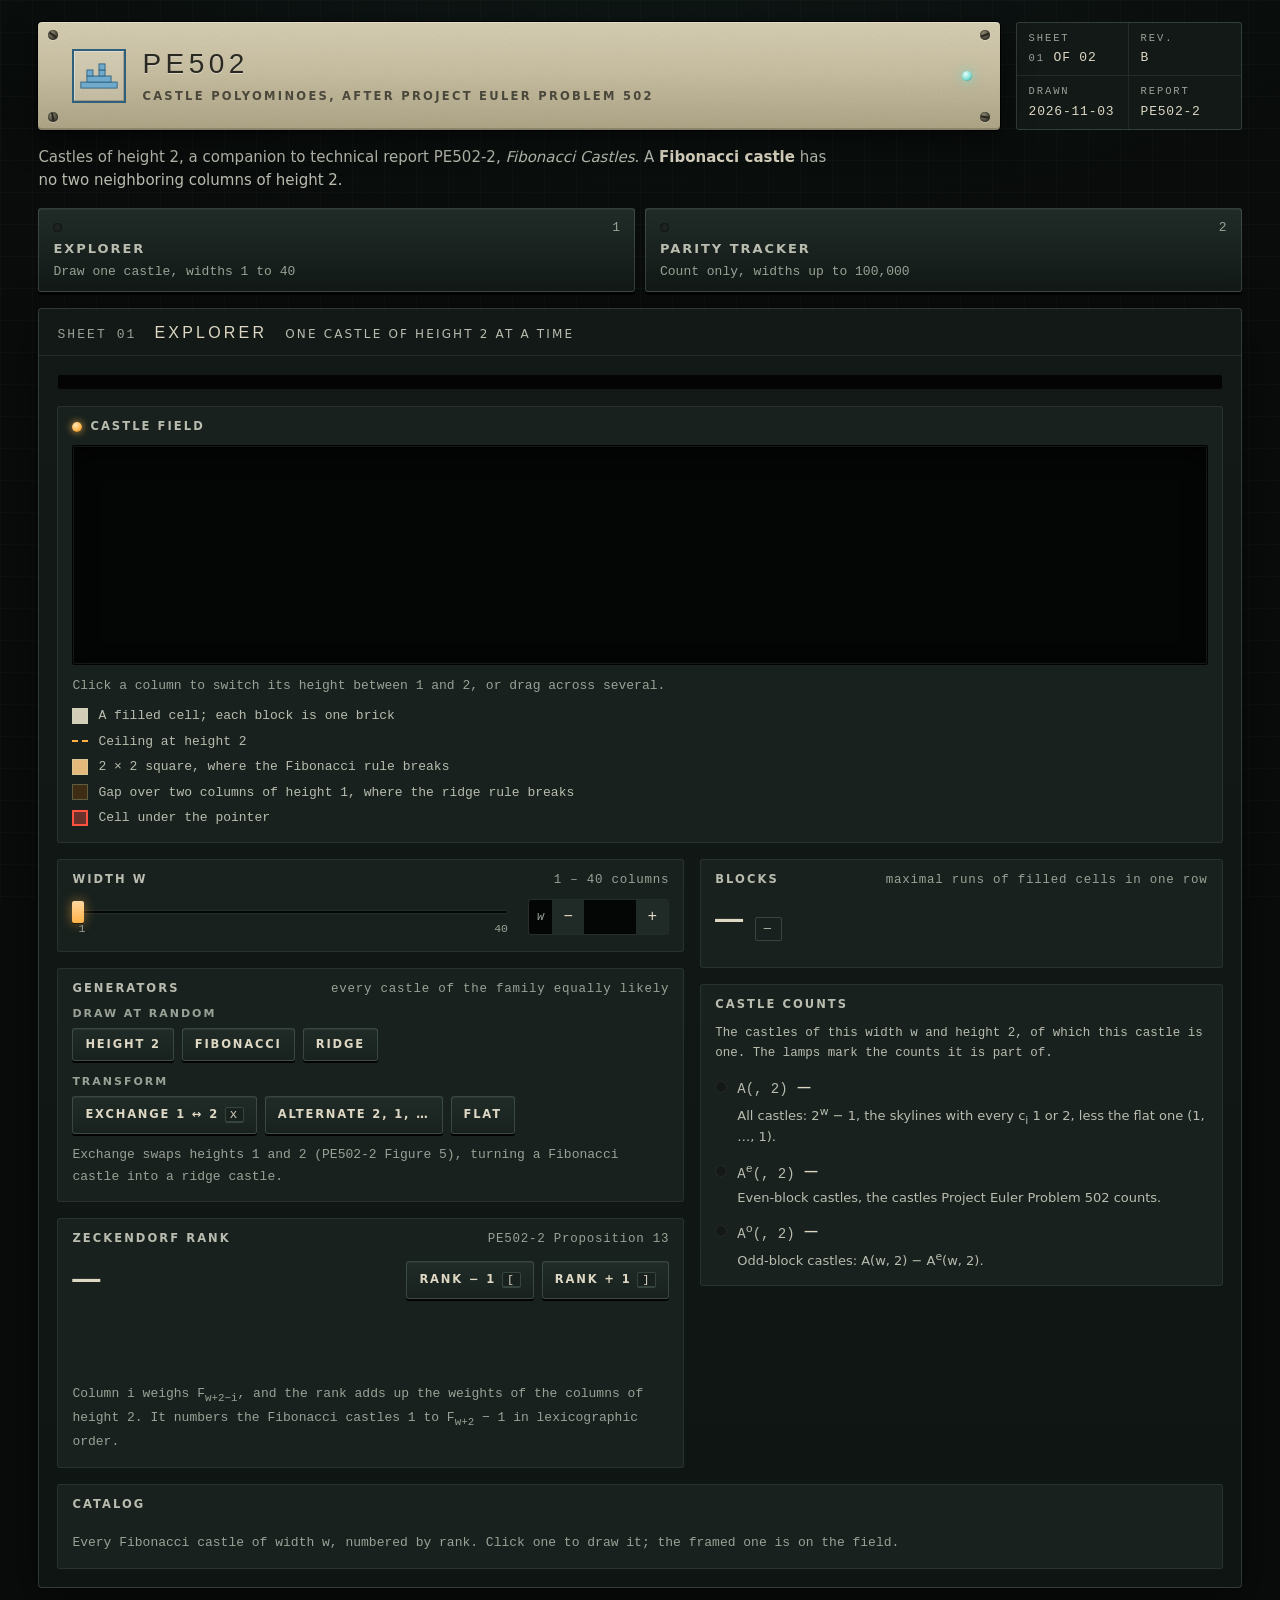
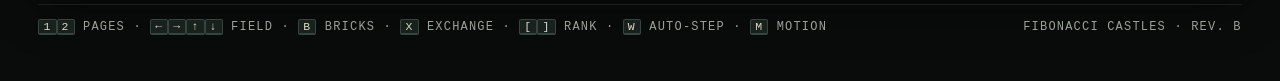
==== 2/index.html @ d6161679 "Make the PE502-2 tracker's width slider logarithmic The rail ran 1 to 120, so widths past it had to " ====
<!DOCTYPE html>
<html lang="en">
<head>
  <meta charset="utf-8" />
  <meta name="viewport" content="width=device-width, initial-scale=1" />
  <title>Fibonacci Castles · PE502</title>
  <link rel="icon" href="data:," />
  <link rel="stylesheet" href="fonts.css" />
  <link rel="stylesheet" href="style.css" />
</head>
<body>
<div class="frame">

<header class="head">
  <div class="plate">
    <i class="screw tl"></i><i class="screw tr"></i><i class="screw bl"></i><i class="screw br"></i>
    <div class="seal" aria-hidden="true"><svg viewBox="0 0 88 60"><g fill="#6FA9CB" stroke="#2E5F7D" stroke-width="2"><rect x="2" y="44" width="84" height="14"/><rect x="16" y="30" width="56" height="14"/><rect x="16" y="16" width="14" height="14"/><rect x="44" y="16" width="14" height="14"/><rect x="44" y="2" width="14" height="14"/></g></svg></div>
    <div>
      <h1 class="plate-main">PE502</h1>
      <div class="plate-sub">Castle polyominoes, after Project Euler problem 502</div>
    </div>
    <span class="led cyan idle" title="Master lamp"></span>
  </div>
  <div class="titleblock" aria-label="Title block">
    <div><span>SHEET</span><b><span id="sheetNo">01</span> OF 02</b></div>
    <div><span>REV.</span><b>B</b></div>
    <div><span>DRAWN</span><b>2026-11-03</b></div>
    <div><span>REPORT</span><b>PE502-2</b></div>
  </div>
</header>

<p class="brief">Castles of height 2, a companion to technical report PE502-2, <i>Fibonacci Castles</i>. A <b>Fibonacci castle</b> has no two neighboring columns of height 2.</p>

<nav class="keys" role="tablist" aria-label="Pages">
  <button class="key" role="tab" id="tab-explorer" aria-controls="bay-explorer" data-tab="explorer"><i class="lamp"></i><span class="kn">1</span><span class="kl">Explorer</span><span class="kd">Draw one castle, widths 1 to 40</span></button>
  <button class="key" role="tab" id="tab-tracker" aria-controls="bay-tracker" data-tab="tracker"><i class="lamp"></i><span class="kn">2</span><span class="kl">Parity tracker</span><span class="kd">Count only, widths up to 100,000</span></button>
</nav>

<!-- ============ EXPLORER ============ -->
<section class="bay" id="bay-explorer" role="tabpanel" aria-labelledby="tab-explorer">
  <div class="bay-head"><span class="bay-no">SHEET 01</span><h2 class="bay-title">Explorer</h2><span class="bay-sub">One castle of height 2 at a time</span></div>
  <div class="bay-body">
    <section class="ann" id="ann" aria-label="Annunciator"></section>

    <div class="mod">
      <div class="lab"><span class="name"><span class="led amber"></span>Castle field</span><span class="sub" id="x-fieldsub"></span></div>
      <div class="well field-well" id="x-wrap"><canvas id="field" tabindex="0" aria-label="Castle field. Click a column to switch its height between 1 and 2, or drag to paint. With the field focused, left and right arrows pick a column, up and down set its height, and space switches it."></canvas></div>
      <div class="stamp" id="x-stamp"></div>
      <p class="legend">Click a column to switch its height between 1 and 2, or drag across several.</p>
      <ul class="key-list">
        <li><i class="sw stone"></i>A filled cell; each block is one brick</li>
        <li><i class="sw ceil"></i>Ceiling at height 2</li>
        <li><i class="sw sq"></i>2 × 2 square, where the Fibonacci rule breaks</li>
        <li><i class="sw notch"></i>Gap over two columns of height 1, where the ridge rule breaks</li>
        <li><i class="sw ptr"></i>Cell under the pointer</li>
      </ul>
    </div>

    <div class="g2 wide-left">
      <div class="col">
        <div class="mod">
          <div class="lab"><span>Width w</span><span class="sub">1 – 40 columns</span></div>
          <div class="dim-row">
            <div class="rail-wrap" id="xw-rail" role="slider" tabindex="0" aria-label="Width w" aria-valuemin="1" aria-valuemax="40">
              <div class="rail"></div><div class="zones"></div><div class="ticks"></div><div class="thumb"></div>
              <span class="endcap" style="left:0">1</span><span class="endcap" style="right:0">40</span>
            </div>
            <div class="stepper"><span class="tag">w</span><button data-step="-1" aria-label="Decrease width">−</button><input id="xw-num" type="number" min="1" max="40" inputmode="numeric" aria-label="Width w" /><button data-step="1" aria-label="Increase width">+</button></div>
          </div>
        </div>

        <div class="mod">
          <div class="lab"><span>Generators</span><span class="sub">every castle of the family equally likely</span></div>
          <div class="ctl">
            <span class="klab">Draw at random</span>
            <div class="btn-row">
              <button class="btn" data-gen="height2">Height 2</button>
              <button class="btn" data-gen="fibonacci">Fibonacci</button>
              <button class="btn" data-gen="ridge">Ridge</button>
            </div>
          </div>
          <div class="ctl">
            <span class="klab">Transform</span>
            <div class="btn-row">
              <button class="btn" data-gen="exchange">Exchange 1 ↔ 2<kbd>X</kbd></button>
              <button class="btn" data-gen="alternate">Alternate 2, 1, …</button>
              <button class="btn" data-gen="flat">Flat</button>
            </div>
          </div>
          <p class="legend">Exchange swaps heights 1 and 2 (PE502-2 Figure 5), turning a Fibonacci castle into a ridge castle.</p>
        </div>

        <div class="mod">
          <div class="lab"><span>Zeckendorf rank</span><span class="sub">PE502-2 Proposition 13</span></div>
          <div class="readrow rank-row">
            <span class="big" data-f="rank">—</span><span class="unit" data-f="rank-of"></span>
            <span class="btn-row rank-btns"><button class="btn" id="rankDown">Rank − 1<kbd>[</kbd></button><button class="btn" id="rankUp">Rank + 1<kbd>]</kbd></button></span>
          </div>
          <div class="theory rank-note" data-f="rank-note"></div>
          <p class="legend">Column i weighs F<sub>w+2−i</sub>, and the rank adds up the weights of the columns of height 2. It numbers the Fibonacci castles 1 to F<sub>w+2</sub> − 1 in lexicographic order.</p>
        </div>
      </div>

      <div class="col">
        <div class="mod">
          <div class="lab"><span>Blocks</span><span class="sub">maximal runs of filled cells in one row</span></div>
          <div class="readrow"><span class="big" data-f="blocks">—</span><span class="pill" data-f="parity">—</span></div>
          <div class="theory" data-f="blocks-note"></div>
        </div>
        <div class="mod">
          <div class="lab"><span>Castle counts</span><span class="sub" data-f="counts-sub"></span></div>
          <div class="theory lead">The castles of this width w and height 2, of which this castle is one. The lamps mark the counts it is part of.</div>
          <div class="counts">
            <div class="count"><i class="lampdot am" data-f="all-lamp"></i><span class="cname">A(<span data-f="all-w"></span>, 2)</span><span class="num" data-f="all-num">—</span><span class="cdesc">All castles: 2<sup>w</sup> − 1, the skylines with every c<sub>i</sub> 1 or 2, less the flat one (1, …, 1).</span></div>
            <div class="count"><i class="lampdot am" data-f="even-lamp"></i><span class="cname">A<sup>e</sup>(<span data-f="even-w"></span>, 2)</span><span class="num" data-f="even-num">—</span><span class="cdesc">Even-block castles, the castles Project Euler Problem 502 counts.</span></div>
            <div class="count"><i class="lampdot am" data-f="odd-lamp"></i><span class="cname">A<sup>o</sup>(<span data-f="odd-w"></span>, 2)</span><span class="num" data-f="odd-num">—</span><span class="cdesc">Odd-block castles: A(w, 2) − A<sup>e</sup>(w, 2).</span></div>
          </div>
        </div>
      </div>
    </div>

    <div class="mod">
      <div class="lab"><span>Catalog</span><span class="sub" id="cat-sub"></span></div>
      <div class="catalog" id="catalog"></div>
      <p class="legend">Every Fibonacci castle of width w, numbered by rank. Click one to draw it; the framed one is on the field.</p>
    </div>
  </div>
</section>

<!-- ============ PARITY TRACKER ============ -->
<section class="bay" id="bay-tracker" role="tabpanel" aria-labelledby="tab-tracker" hidden>
  <div class="bay-head"><span class="bay-no">SHEET 02</span><h2 class="bay-title">Parity tracker</h2><span class="bay-sub">Fibonacci castles counted, never drawn</span></div>
  <div class="bay-body">
    <div class="g2">
      <div class="col">
        <div class="mod">
          <div class="lab"><span>Width w</span><span class="sub">1 – 100,000 columns</span></div>
          <div class="dim-row">
            <div class="rail-wrap" id="tw-rail" role="slider" tabindex="0" aria-label="Width w" aria-valuemin="1" aria-valuemax="100000">
              <div class="rail"></div><div class="zones"></div><div class="ticks"></div><div class="thumb"></div>
              <span class="endcap" style="left:0">1</span><span class="endcap" style="right:0">100k</span>
            </div>
            <div class="stepper"><span class="tag">w</span><button data-step="-1" aria-label="Decrease width">−</button><input id="tw-num" class="wide" type="number" min="1" max="100000" inputmode="numeric" aria-label="Width w" /><button data-step="1" aria-label="Increase width">+</button></div>
          </div>
          <p class="legend">The slider is logarithmic: each tick is 10 times the one before. Arrows step by 1, <kbd>PgUp</kbd> <kbd>PgDn</kbd> by 6.</p>
          <div class="ctl-row">
            <div class="ctl">
              <span class="klab">Jump</span>
              <div class="btn-row"><button class="btn" data-jump="-6">w − 6</button><button class="btn" data-jump="6">w + 6</button><button class="btn" data-jump="x10">w × 10</button></div>
            </div>
            <div class="ctl">
              <span class="klab">Auto-step, widths per second</span>
              <div class="seg" id="sweepSeg" role="group" aria-label="Auto-step rate"></div>
            </div>
          </div>
        </div>

        <div class="mod">
          <div class="lab"><span>Parity difference</span><span class="sub">S<sub>F</sub>(w) = A<sup>e</sup><sub>F</sub>(w) − A<sup>o</sup><sub>F</sub>(w)</span></div>
          <div class="theory lead">How many more Fibonacci castles of width w have an even number of blocks than an odd number.</div>
          <div class="hexwrap"><svg class="hex" id="hex" viewBox="0 0 320 320" role="img" aria-label="The period of S_F as a hexagon: one corner per leftover of w divided by 6, the corner of w lit"></svg></div>
          <div class="hex-foot"><span class="pill" id="d-check">—</span></div>
          <p class="legend">The corners run clockwise through the leftovers of w ÷ 6, from 0 at the top, each with the S<sub>F</sub> that PE502-2 Theorem 3 predicts. The amber light marks w; the center holds the exact S<sub>F</sub>(w).</p>
        </div>
      </div>

      <div class="col">
        <div class="mod">
          <div class="lab"><span>Fibonacci castle counts</span><span class="sub" id="tc-sub"></span></div>
          <div class="counts" id="t-counts"></div>
        </div>
      </div>
    </div>

    <div class="mod">
      <div class="lab"><span>S<sub>F</sub>(w), the last 36 widths</span><span class="sub" id="wave-sub"></span></div>
      <div class="well"><canvas id="wave" class="cv-wave" aria-label="S_F over the last 36 widths"></canvas></div>
      <p class="legend">Bars are the exact counts; thin marks are the values the period predicts. The highlighted bar is w.</p>
    </div>
  </div>
</section>

<footer class="foot">
  <span><kbd>1</kbd><kbd>2</kbd> pages · <kbd>←</kbd><kbd>→</kbd><kbd>↑</kbd><kbd>↓</kbd> field · <kbd>B</kbd> bricks · <kbd>X</kbd> exchange · <kbd>[</kbd><kbd>]</kbd> rank · <kbd>W</kbd> auto-step · <kbd>M</kbd> motion</span>
  <span>Fibonacci Castles · REV. B</span>
</footer>

</div>

<script type="module" src="app.js"></script>
</body>
</html>
---- 2/style.css ----
/* ============================================================
   Fibonacci Castles :: reactor console
   Enamel panels with a verdigris bias, putty nameplates, and three light
   channels: amber = what the operator sets and the castle's notifications,
   cyan = predicted values, red = the pointer.  Tokens follow ../index.html.
   ============================================================ */

[hidden] { display: none !important; }

:root {
  color-scheme: dark;
  --void: #090C0B;        /* page ground */
  --enamel: #121917;      /* panel face */
  --enamel-2: #18211E;    /* modules */
  --enamel-3: #202B27;    /* raised keys and buttons */
  --well: #040605;        /* recessed screens */
  --hair: rgba(196,226,210,.09);
  --hair-2: rgba(196,226,210,.18);
  --ink: #DDD7C3;         /* values, headings */
  --dim: #B9BCAF;         /* labels, prose: 8.5:1 on modules */
  --faint: #9AA196;       /* units, ranges, stamps: 6.2:1 on modules */
  --putty: #C8BFA2;       /* nameplates only: a material, never a state */
  --putty-2: #ADA486;
  --putty-ink: #2A2921;
  --amber: #FFB347;       /* operator drive */
  --amber-lo: rgba(255,179,71,.30);
  --cyan: #74DBCF;        /* theory, confirmation, live pulse */
  --cyan-lo: rgba(116,219,207,.26);
  --red: #FF5240;         /* faults */
  --red-lo: rgba(255,82,64,.30);
  --display: "Michroma","Eurostile","Microgramma","Helvetica Neue",Arial,sans-serif;
  --ui: "Chakra Petch","Avenir Next Condensed","Arial Narrow",system-ui,sans-serif;
  --mono: "Share Tech Mono","SF Mono",ui-monospace,Menlo,Consolas,monospace;
  --ease: cubic-bezier(.16,1,.3,1);
  /* film grain, multiplied into putty only */
  --grain: url("data:image/svg+xml,%3Csvg xmlns='http://www.w3.org/2000/svg' width='220' height='220'%3E%3Cfilter id='g'%3E%3CfeTurbulence type='fractalNoise' baseFrequency='.9' numOctaves='3' stitchTiles='stitch'/%3E%3CfeColorMatrix type='saturate' values='0'/%3E%3C/filter%3E%3Crect width='100%25' height='100%25' filter='url(%23g)' opacity='.13'/%3E%3C/svg%3E");
}

* { box-sizing: border-box; }
html { background: var(--void); }
body {
  margin: 0; background: var(--void); color: var(--ink);
  font: 400 15px/1.55 var(--ui);
  padding-inline: clamp(16px, 3vw, 40px); padding-block: 22px 40px;
  -webkit-font-smoothing: antialiased;
}
body::before {
  content: ""; position: fixed; inset: 0; pointer-events: none; z-index: 0;
  background:
    radial-gradient(110% 60% at 50% -8%, rgba(116,219,207,.06), transparent 60%),
    linear-gradient(rgba(196,226,210,.022) 1px, transparent 1px) 0 0/32px 32px,
    linear-gradient(90deg, rgba(196,226,210,.022) 1px, transparent 1px) 0 0/32px 32px;
}
.frame { position: relative; z-index: 1; max-width: 1280px; margin: 0 auto; display: flex; flex-direction: column; gap: 16px; }
kbd { font: 11.5px/1.4 var(--mono); color: var(--ink); border: 1px solid var(--hair-2); border-bottom-width: 2px; border-radius: 2px; padding: 0 4px; background: var(--enamel-2); }
a { color: var(--ink); text-decoration: none; border-bottom: 1px dotted var(--faint); }
a:hover { border-bottom-color: var(--ink); }

/* ---------- header: nameplate + title block ---------- */
.head { display: grid; grid-template-columns: minmax(0,1fr) auto; gap: 16px; align-items: stretch; }
.plate {
  position: relative; border-radius: 4px; padding: 15px 54px 14px 34px;
  display: flex; align-items: center; gap: 16px;
  background: var(--grain), linear-gradient(180deg, #d6ceb3 0%, var(--putty) 45%, var(--putty-2) 100%);
  background-blend-mode: multiply, normal;
  color: var(--putty-ink);
  box-shadow: inset 0 1px 0 rgba(255,255,255,.3), inset 0 -2px 0 rgba(0,0,0,.18), 0 10px 30px rgba(0,0,0,.55), 0 0 0 1px #000;
}
.plate-main { margin: 0; font: 400 clamp(17px,2.6vw,28px)/1.15 var(--display); letter-spacing: .16em; text-shadow: 0 1px 0 rgba(255,255,255,.4); }
.plate-sub { margin-top: 7px; font: 600 11.5px/1.45 var(--ui); letter-spacing: .2em; text-transform: uppercase; color: #4a473b; }
.screw { position: absolute; width: 10px; height: 10px; border-radius: 50%; background: radial-gradient(circle at 35% 30%, #8c8670, #3d3a30 70%); box-shadow: inset 0 0 1px #000, 0 1px 0 rgba(255,255,255,.3); }
.screw::after { content: ""; position: absolute; left: 1px; right: 1px; top: 4px; height: 1.5px; background: #26241d; transform: rotate(var(--rot,35deg)); }
.screw.tl { top: 8px; left: 10px; } .screw.tr { top: 8px; right: 10px; --rot: -20deg; }
.screw.bl { bottom: 8px; left: 10px; --rot: 80deg; } .screw.br { bottom: 8px; right: 10px; --rot: 10deg; }
.plate > .led { position: absolute; right: 28px; top: 50%; margin-top: -5px; }
.seal { flex: none; width: 54px; height: 54px; display: grid; place-items: center; border: 2px solid #2E5F7D; background: rgba(255,255,255,.14); box-shadow: inset 1px 1px 0 rgba(255,255,255,.3), inset -1px -1px 0 rgba(0,0,0,.18); }
.seal svg { width: 38px; height: 26px; display: block; }
@media (max-width: 460px) { .seal { width: 42px; height: 42px; } .seal svg { width: 30px; height: 20px; } }
.titleblock { display: grid; grid-template-columns: repeat(2,auto); border: 1px solid var(--hair-2); background: var(--enamel); border-radius: 3px; font-family: var(--mono); align-content: stretch; }
.titleblock div { padding: 7px 12px; border-right: 1px solid var(--hair); border-bottom: 1px solid var(--hair); display: flex; flex-direction: column; justify-content: center; gap: 2px; min-width: 112px; }
.titleblock div:nth-child(2n) { border-right: 0; }
.titleblock div:nth-last-child(-n+2) { border-bottom: 0; }
.titleblock span { font-size: 10.5px; letter-spacing: .18em; color: var(--faint); }
.titleblock b { font-weight: 400; font-size: 13px; color: var(--ink); letter-spacing: .06em; }
@media (max-width: 760px) {
  .head { grid-template-columns: 1fr; }
  .titleblock { grid-template-columns: repeat(4,minmax(0,1fr)); }
  .titleblock div { min-width: 0; border-bottom: 0; }
  .titleblock div:nth-child(2n) { border-right: 1px solid var(--hair); }
  .titleblock div:last-child { border-right: 0; }
}
@media (max-width: 460px) {
  .titleblock { grid-template-columns: repeat(2,minmax(0,1fr)); }
  .titleblock div:nth-child(-n+2) { border-bottom: 1px solid var(--hair); }
  .titleblock div:nth-child(2n) { border-right: 0; }
}
.brief { margin: 0; color: var(--dim); max-width: 84ch; font-size: 15px; }
.brief b { font-weight: 600; color: var(--ink); }

/* ---------- LEDs ---------- */
.led { display: inline-block; width: 10px; height: 10px; border-radius: 50%; flex: none; }
.led.cyan { background: radial-gradient(circle at 38% 32%, #e6fffb, var(--cyan) 60%, #1c5a52); box-shadow: 0 0 8px 2px rgba(116,219,207,.5); }
.led.amber { background: radial-gradient(circle at 38% 32%, #ffe6b8, var(--amber) 60%, #8a5200); box-shadow: 0 0 7px 1px rgba(255,179,71,.6); }
.led.red { background: radial-gradient(circle at 38% 32%, #ffe0dc, var(--red) 60%, #7a1a10); box-shadow: 0 0 8px 2px rgba(255,82,64,.55); }
.led.idle { animation: breathe 4.2s ease-in-out infinite; }
.led.tense { animation: tense .11s steps(2) infinite; }
.led.off { background: radial-gradient(circle at 38% 32%, #3a403c, #141917 70%); box-shadow: inset 0 0 2px #000; }
@keyframes breathe { 0%,100% { opacity: 1; } 50% { opacity: .55; } }
@keyframes tense { 50% { opacity: .35; } }

.btn:focus-visible, .stepper button:focus-visible, .seg button:focus-visible, .key:focus-visible,
#field:focus-visible, .thumbc:focus-visible { outline: 2px solid var(--amber); outline-offset: 2px; }

/* ---------- annunciator strip, as in ../1/, above the field ---------- */
.ann { display: grid; grid-template-columns: repeat(4,minmax(0,1fr)); gap: 6px; padding: 8px; background: #030403; border-radius: 3px; box-shadow: inset 0 0 0 1px var(--hair); }
@media (max-width: 760px) { .ann { grid-template-columns: repeat(2,minmax(0,1fr)); } }
.tile { min-height: 64px; padding: 8px; display: flex; flex-direction: column; align-items: center; justify-content: center; text-align: center; gap: 4px; border-radius: 2px; background: linear-gradient(180deg, #151b19, #0d1110); border: 1px solid #000; box-shadow: inset 0 0 0 1px rgba(255,255,255,.035); color: #48514b; font: 600 12px/1.25 var(--ui); letter-spacing: .13em; text-transform: uppercase; }
.tile small { font: 12px/1.35 var(--mono); letter-spacing: .02em; opacity: .85; text-transform: none; }
.tile.am { background: radial-gradient(120% 120% at 50% 40%, rgba(255,179,71,.45), rgba(255,179,71,.12)); color: #fff4e2; text-shadow: 0 0 6px rgba(255,179,71,.8); box-shadow: inset 0 0 14px rgba(255,179,71,.35), 0 0 12px rgba(255,179,71,.16); }

/* ---------- page keys, after ../index.html's bay keys ---------- */
.keys { display: grid; grid-template-columns: repeat(2, minmax(0, 1fr)); gap: 10px; }
.key { appearance: none; font: inherit; color: var(--dim); cursor: pointer; text-align: left;
  display: grid; grid-template-columns: auto 1fr; gap: 6px 10px; align-items: center;
  padding: 11px 14px 10px; border-radius: 3px; border: 1px solid var(--hair-2);
  background: linear-gradient(180deg, var(--enamel-3), var(--enamel));
  box-shadow: 0 3px 0 #020302, inset 0 1px 0 rgba(255,255,255,.06); transition: transform .08s, box-shadow .08s, color .15s; }
.key .lamp { width: 9px; height: 9px; border-radius: 50%; background: #1d2421; box-shadow: inset 0 0 2px #000; }
.key .kn { font: 13px var(--mono); color: var(--faint); justify-self: end; }
.key .kl { grid-column: 1 / -1; font: 600 13px/1.2 var(--ui); letter-spacing: .15em; text-transform: uppercase; }
.key .kd { grid-column: 1 / -1; font: 13px/1.4 var(--mono); color: var(--faint); }
.key:hover { color: var(--ink); }
.key[aria-selected="true"] { color: var(--ink); transform: translateY(2px); box-shadow: 0 1px 0 #020302, inset 0 2px 6px rgba(0,0,0,.55); background: linear-gradient(180deg, var(--enamel), var(--enamel-2)); border-color: var(--amber-lo); }
.key[aria-selected="true"] .lamp { background: radial-gradient(circle at 38% 32%, #ffe6b8, var(--amber) 60%, #8a5200); box-shadow: 0 0 7px 1px rgba(255,179,71,.6); }

/* ---------- bays ---------- */
.bay { border: 1px solid var(--hair-2); background: linear-gradient(180deg, var(--enamel) 0%, #0f1513 100%); border-radius: 4px; box-shadow: 0 18px 50px rgba(0,0,0,.45); }
.bay-head { display: flex; flex-wrap: wrap; align-items: baseline; gap: 4px 18px; padding: 14px 18px 12px; border-bottom: 1px solid var(--hair); }
.bay-no { font: 13px var(--mono); letter-spacing: .16em; color: var(--faint); }
.bay-title { margin: 0; font: 400 16px/1.25 var(--display); letter-spacing: .2em; text-transform: uppercase; color: var(--ink); }
.bay-sub { font: 500 12px var(--ui); letter-spacing: .18em; text-transform: uppercase; color: var(--dim); }
.bay-body { padding: 18px; display: flex; flex-direction: column; gap: 16px; min-width: 0; }

/* ---------- modules ---------- */
.mod { border: 1px solid var(--hair); background: var(--enamel-2); border-radius: 3px; padding: 12px 14px 14px; min-width: 0; }
.lab { display: flex; flex-wrap: wrap; justify-content: space-between; align-items: baseline; gap: 3px 12px; margin-bottom: 10px; font: 600 11.5px/1.35 var(--ui); letter-spacing: .18em; text-transform: uppercase; color: var(--dim); }
.lab .sub { font: 400 12.5px var(--mono); letter-spacing: .06em; color: var(--faint); text-transform: none; }
.lab .name { display: inline-flex; align-items: center; gap: 8px; }
.lab .hd { display: inline-flex; flex-wrap: wrap; align-items: baseline; gap: 4px 18px; }
.g2 { display: grid; grid-template-columns: repeat(2,minmax(0,1fr)); gap: 16px; }
.g2.wide-left { grid-template-columns: minmax(0,6fr) minmax(0,5fr); }
@media (max-width: 940px) { .g2, .g2.wide-left { grid-template-columns: 1fr; } }
.col { display: flex; flex-direction: column; gap: 16px; min-width: 0; }
.well { position: relative; background: var(--well); border-radius: 3px; overflow: hidden; box-shadow: inset 0 0 0 1px rgba(0,0,0,.9), inset 0 0 0 2px var(--hair), inset 0 8px 24px rgba(0,0,0,.8); }
.stamp { margin-top: 8px; font: 12px/1.5 var(--mono); letter-spacing: .12em; color: var(--faint); text-transform: uppercase; overflow-wrap: anywhere; }
.legend { margin: 10px 0 0; font: 13px/1.65 var(--mono); color: var(--faint); }
/* a key: one item per line, each with its swatch */
.key-list { list-style: none; margin: 10px 0 0; padding: 0; display: flex; flex-direction: column; gap: 6px; font: 13px/1.5 var(--mono); color: var(--dim); }
.key-list li { display: flex; align-items: center; gap: 10px; }
.sw { flex: none; width: 16px; height: 16px; border: 1px solid rgba(196,226,210,.25); }
.sw.ceil { height: 0; border: 0; border-top: 2px dashed var(--amber); }
.sw.stone { background: #D4CDB7; }
.sw.sq { background: #E3BA7C; }
.sw.notch { background: #3D2D13; }
.sw.ptr { background: rgba(255,82,64,.35); border: 2px solid var(--red); }
.klab { font: 600 11px var(--ui); letter-spacing: .18em; text-transform: uppercase; color: var(--faint); }

/* buttons, segments, pills */
.btn { appearance: none; font: 600 11.5px/1 var(--ui); letter-spacing: .16em; text-transform: uppercase; color: var(--ink); background: linear-gradient(180deg, var(--enamel-3), var(--enamel-2)); border: 1px solid var(--hair-2); border-radius: 3px; padding: 10px 12px; cursor: pointer; box-shadow: 0 2px 0 #020302, inset 0 1px 0 rgba(255,255,255,.05); }
.btn:hover { border-color: rgba(196,226,210,.32); }
.btn:active { transform: translateY(1px); box-shadow: 0 1px 0 #020302; }
.btn[disabled] { opacity: .4; cursor: not-allowed; transform: none; }
.btn kbd { margin-left: 6px; }
.btn-row { display: flex; flex-wrap: wrap; gap: 8px; }
.ctl .klab { display: block; margin-bottom: 8px; }
.ctl + .ctl { margin-top: 14px; }
.ctl-row { display: flex; flex-wrap: wrap; gap: 14px 24px; margin-top: 14px; padding-top: 12px; border-top: 1px solid var(--hair); }
.ctl-row .ctl + .ctl { margin-top: 0; }
.step-row { margin-top: 12px; }
.seg { display: inline-flex; border: 1px solid var(--hair-2); border-radius: 3px; overflow: hidden; background: var(--well); }
.seg button { appearance: none; font: 12px/1 var(--mono); color: var(--dim); background: transparent; border: 0; border-right: 1px solid var(--hair); padding: 9px 10px; cursor: pointer; min-width: 38px; }
.seg button:last-child { border-right: 0; }
.seg button:hover { color: var(--ink); }
.seg button[aria-pressed="true"] { background: rgba(255,179,71,.12); color: var(--amber); box-shadow: inset 0 0 0 1px rgba(255,179,71,.45); }
.pill { display: inline-flex; align-items: center; gap: 6px; font: 12px/1 var(--mono); letter-spacing: .12em; padding: 5px 8px; border-radius: 2px; border: 1px solid var(--hair-2); color: var(--dim); text-transform: uppercase; white-space: nowrap; }
.pill.am { color: var(--amber); border-color: var(--amber-lo); background: rgba(255,179,71,.06); }
.pill.cy { color: var(--cyan); border-color: var(--cyan-lo); background: rgba(116,219,207,.06); }
.pill.rd { color: var(--red); border-color: var(--red-lo); background: rgba(255,82,64,.08); }

/* readouts */
.readrow { display: flex; flex-wrap: wrap; align-items: baseline; gap: 8px 12px; }
.big { font: 400 clamp(30px,4.4vw,46px)/1 var(--mono); color: var(--ink); font-variant-numeric: tabular-nums; overflow-wrap: anywhere; min-width: 0; }
.unit { font: 13px var(--mono); color: var(--dim); }
.theory { margin-top: 10px; font: 12.5px/1.6 var(--mono); color: var(--dim); overflow-wrap: anywhere; }
.theory.lead { margin-top: 0; }
.theory .c, .theory-val { color: var(--cyan); }
.theory-val { font: 15px var(--mono); }
.kv { display: grid; grid-template-columns: repeat(auto-fit,minmax(118px,1fr)); gap: 1px; background: var(--hair); border: 1px solid var(--hair); border-radius: 3px; overflow: hidden; }
.kv > div { background: var(--enamel-2); padding: 8px 10px; min-width: 0; }
.kv .k { font: 600 10.5px/1.3 var(--ui); letter-spacing: .18em; text-transform: uppercase; color: var(--faint); }
.kv .v { font: 13px/1.5 var(--mono); color: var(--ink); margin-top: 3px; font-variant-numeric: tabular-nums; overflow-wrap: anywhere; }
.kv .v.cy { color: var(--cyan); }
.kv.two { grid-template-columns: repeat(2,minmax(0,1fr)); }
.lampdot { display: inline-block; width: 12px; height: 12px; border-radius: 50%; background: #141917; box-shadow: inset 0 0 0 1px rgba(255,255,255,.07); flex: none; }
.lampdot.am.on { background: radial-gradient(circle at 38% 32%, #ffe6b8, var(--amber) 60%, #8a5200); box-shadow: 0 0 6px rgba(255,179,71,.5); }

/* counts: one row per count, lamp lit on the counts this castle is part of */
.counts { display: flex; flex-direction: column; gap: 12px; margin-top: 12px; }
.count { display: grid; grid-template-columns: 12px auto minmax(0,1fr); gap: 3px 10px; align-items: baseline; }
.count .lampdot { align-self: start; margin-top: 6px; }
.count .cname { font: 14px var(--mono); color: var(--dim); white-space: nowrap; }
.count .num { font: 21px/1.25 var(--mono); color: var(--ink); font-variant-numeric: tabular-nums; overflow-wrap: anywhere; min-width: 0; }
.count .cdesc { grid-column: 2 / -1; font-size: 13px; line-height: 1.45; color: var(--dim); }
.count.nolamp { grid-template-columns: auto minmax(0,1fr); }
.count.nolamp .cdesc { grid-column: 1 / -1; }
/* whole numbers thousands of digits long scroll in a well */
.numwell { grid-column: 1 / -1; max-height: calc(6 * 1.6em + 8px); overflow-y: auto; padding: 8px 10px 0; font: 13px/1.6 var(--mono); color: var(--ink); overflow-wrap: anywhere; scrollbar-width: thin; scrollbar-color: var(--hair-2) transparent; }
.numwell.short { font-size: 21px; line-height: 1.3; padding-bottom: 8px; }
.digits { font: 12px var(--mono); color: var(--faint); white-space: nowrap; }

/* rails: amber thumb, faint endcaps, zones and cyan ticks marked on the rail */
.dim-row { display: grid; grid-template-columns: minmax(0,1fr) auto; gap: 14px; align-items: center; }
.rail-wrap { position: relative; height: 40px; margin: 0 6px; touch-action: none; cursor: pointer; outline: none; border-radius: 2px; }
.rail-wrap:focus-visible { outline: 2px solid var(--amber); outline-offset: 4px; }
.rail { position: absolute; left: 0; right: 0; top: 13px; height: 4px; background: var(--well); border-radius: 2px; box-shadow: inset 0 0 0 1px var(--hair-2); }
.zone { position: absolute; top: 11px; height: 8px; border-radius: 1px; pointer-events: none; }
.zone.cat { background: repeating-linear-gradient(90deg, rgba(196,226,210,.28) 0 1px, transparent 1px 3px); }
.tick { position: absolute; top: 8px; width: 1px; height: 14px; margin-left: -.5px; background: var(--cyan); opacity: .75; pointer-events: none; }
.tick b { position: absolute; top: 16px; left: 50%; transform: translateX(-50%); font: 400 11px var(--mono); color: var(--cyan); opacity: .9; }
.thumb { position: absolute; top: 4px; width: 12px; height: 22px; margin-left: -6px; border-radius: 2px; background: linear-gradient(180deg, #ffd7a0, var(--amber)); box-shadow: 0 0 12px rgba(255,179,71,.5), 0 1px 0 #000; pointer-events: none; }
.endcap { position: absolute; top: 25px; font: 11.5px var(--mono); color: var(--faint); }
.stepper { display: inline-flex; align-items: center; border: 1px solid var(--hair-2); border-radius: 3px; background: var(--well); overflow: hidden; }
.stepper .tag { padding: 0 8px; font: 12px var(--mono); font-style: italic; color: var(--faint); }
.stepper button { appearance: none; border: 0; background: var(--enamel-3); color: var(--ink); width: 32px; height: 34px; font: 16px var(--mono); cursor: pointer; }
.stepper button:hover { background: #28352f; }
.stepper input { width: 52px; border: 0; background: transparent; text-align: center; font: 17px var(--mono); color: var(--amber); font-variant-numeric: tabular-nums; padding: 0 4px; -moz-appearance: textfield; appearance: textfield; caret-color: var(--amber); }
.stepper input.wide { width: 78px; }
.stepper input::-webkit-outer-spin-button, .stepper input::-webkit-inner-spin-button { -webkit-appearance: none; margin: 0; }
.stepper input:focus-visible { outline: 2px solid var(--amber); outline-offset: -2px; }

/* castle field: the canvas keeps integer cells, so it scales pixelated */
.field-well { display: flex; align-items: center; justify-content: center; min-height: 220px; padding: 14px; }
#field { display: block; max-width: 100%; height: auto; image-rendering: pixelated; touch-action: none; cursor: crosshair; }
.lab .sub .ptr { color: var(--red); text-shadow: 0 0 6px var(--red-lo); }

/* catalog: every Fibonacci castle of width w, split by parity */
.catalog { display: grid; grid-template-columns: repeat(2,minmax(0,1fr)); gap: 14px; }
@media (max-width: 760px) { .catalog { grid-template-columns: 1fr; } }
.cat-col { min-width: 0; }
.cat-head { display: flex; flex-wrap: wrap; align-items: baseline; gap: 6px 12px; margin-bottom: 8px; }
.cat-head .klab { color: var(--dim); }
.cat-head .n { font: 19px var(--mono); color: var(--ink); }
.cat-grid { display: flex; flex-wrap: wrap; gap: 6px; }
.thumbc { appearance: none; display: flex; flex-direction: column; align-items: center; gap: 3px; padding: 5px 5px 3px; background: var(--well); border: 1px solid var(--hair); border-radius: 2px; cursor: pointer; }
.thumbc:hover { border-color: var(--hair-2); }
.thumbc svg { display: block; }
.thumbc svg rect { fill: #D4CDB7; }
.thumbc span { font: 11px/1 var(--mono); color: var(--faint); }
.thumbc.on { border-color: var(--amber); box-shadow: 0 0 8px rgba(255,179,71,.35); }
.thumbc.on span { color: var(--amber); }
.cat-none { grid-column: 1 / -1; padding: 18px; font: 13px/1.6 var(--mono); color: var(--dim); text-align: center; }
.cat-check { grid-column: 1 / -1; display: flex; flex-wrap: wrap; align-items: center; gap: 8px 14px; padding-top: 10px; border-top: 1px solid var(--hair); font: 12.5px/1.5 var(--mono); color: var(--dim); }

/* Zeckendorf rank: the buttons sit beside the number, so they never move */
.rank-row { align-items: center; }
.rank-btns { margin-left: auto; }
.rank-note { min-height: 4.8em; }

/* the period as a hexagon: a corner per leftover of w ÷ 6, the exact S_F in the center */
.hexwrap { display: flex; justify-content: center; margin-top: 12px; }
.hex { display: block; width: 100%; max-width: 320px; height: auto; }
.hex text { text-anchor: middle; dominant-baseline: central; font-family: var(--mono); }
.hex .strip { fill: none; stroke: #070A09; stroke-width: 15; stroke-linejoin: round; }
.hex .led { fill: #1d2421; transition: fill .35s; }
.hex .led.on { fill: var(--amber); transition: none; }
.hex .vglow { fill: rgba(255,179,71,.28); opacity: 0; }
.hex .vglow.on { opacity: 1; }
.hex .vled { fill: #1d2421; stroke: #000; stroke-width: 2; }
.hex .vled.on { fill: var(--amber); }
.hex .val { font-size: 26px; fill: var(--cyan); }
.hex .cw { font-size: 20px; fill: var(--amber); }
.hex .ceq { font-size: 14px; fill: var(--dim); }
.hex .csf { font-size: 32px; fill: var(--ink); }
.hex .csf .s { font-size: 18px; }
.hex-foot { display: flex; justify-content: center; margin-top: 6px; }

/* waveform */
.cv-wave { display: block; width: 100%; height: 180px; }
.wave-lab { display: block; margin-bottom: 6px; color: var(--dim); }

/* footer */
.foot { display: flex; flex-wrap: wrap; gap: 8px 20px; justify-content: space-between; font: 12px/1.8 var(--mono); letter-spacing: .1em; color: var(--faint); text-transform: uppercase; border-top: 1px solid var(--hair); padding-top: 12px; }
.foot kbd { text-transform: none; }

/* reduced motion: stop decorative motion, keep the content */
.reduced .led, .reduced .key { animation: none !important; transition: none !important; }
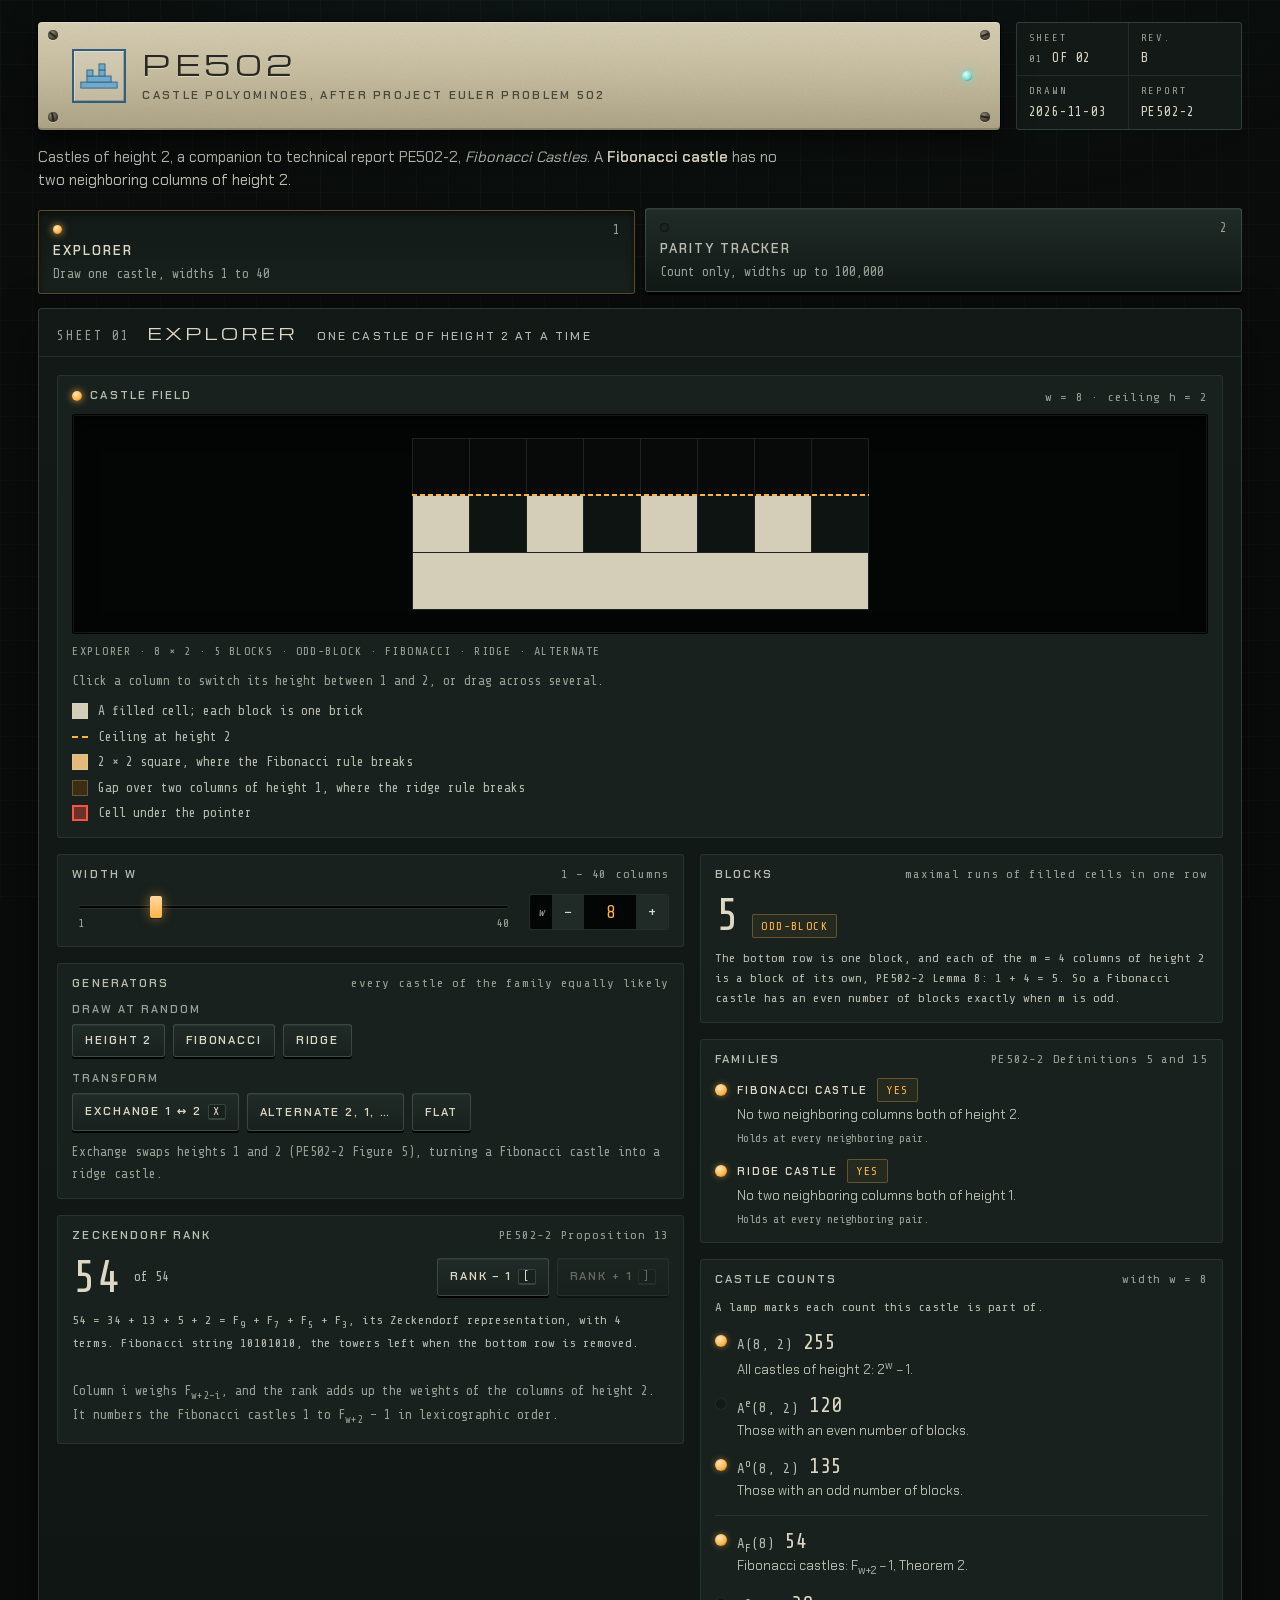
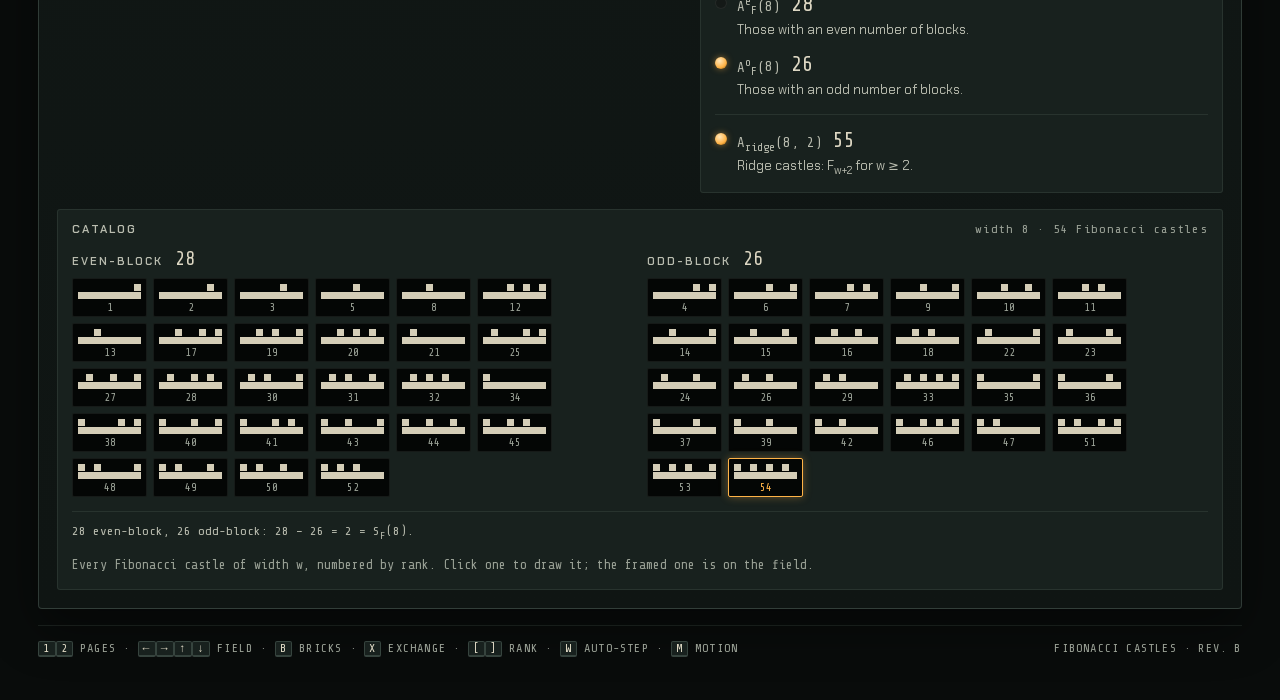
==== commit 9a4b379f: "Add Fibonacci Castles, the PE502-2 companion app Copied from _control-panel-aesthetics/prototype4 wi" ====
--- a/2/index.html
+++ b/2/index.html
@@ -40,8 +40,6 @@
 <section class="bay" id="bay-explorer" role="tabpanel" aria-labelledby="tab-explorer">
   <div class="bay-head"><span class="bay-no">SHEET 01</span><h2 class="bay-title">Explorer</h2><span class="bay-sub">One castle of height 2 at a time</span></div>
   <div class="bay-body">
-    <section class="ann" id="ann" aria-label="Annunciator"></section>
-
     <div class="mod">
       <div class="lab"><span class="name"><span class="led amber"></span>Castle field</span><span class="sub" id="x-fieldsub"></span></div>
       <div class="well field-well" id="x-wrap"><canvas id="field" tabindex="0" aria-label="Castle field. Click a column to switch its height between 1 and 2, or drag to paint. With the field focused, left and right arrows pick a column, up and down set its height, and space switches it."></canvas></div>
@@ -108,13 +106,16 @@
           <div class="theory" data-f="blocks-note"></div>
         </div>
         <div class="mod">
+          <div class="lab"><span>Families</span><span class="sub">PE502-2 Definitions 5 and 15</span></div>
+          <div class="rules">
+            <div class="rule-row"><i class="lampdot am" data-f="fib-lamp"></i><b>Fibonacci castle</b><span class="pill" data-f="fib-pill">—</span><span class="rdesc">No two neighboring columns both of height 2.</span><span class="rwhere" data-f="fib-where"></span></div>
+            <div class="rule-row"><i class="lampdot am" data-f="ridge-lamp"></i><b>Ridge castle</b><span class="pill" data-f="ridge-pill">—</span><span class="rdesc">No two neighboring columns both of height 1.</span><span class="rwhere" data-f="ridge-where"></span></div>
+          </div>
+        </div>
+        <div class="mod">
           <div class="lab"><span>Castle counts</span><span class="sub" data-f="counts-sub"></span></div>
-          <div class="theory lead">The castles of this width w and height 2, of which this castle is one. The lamps mark the counts it is part of.</div>
-          <div class="counts">
-            <div class="count"><i class="lampdot am" data-f="all-lamp"></i><span class="cname">A(<span data-f="all-w"></span>, 2)</span><span class="num" data-f="all-num">—</span><span class="cdesc">All castles: 2<sup>w</sup> − 1, the skylines with every c<sub>i</sub> 1 or 2, less the flat one (1, …, 1).</span></div>
-            <div class="count"><i class="lampdot am" data-f="even-lamp"></i><span class="cname">A<sup>e</sup>(<span data-f="even-w"></span>, 2)</span><span class="num" data-f="even-num">—</span><span class="cdesc">Even-block castles, the castles Project Euler Problem 502 counts.</span></div>
-            <div class="count"><i class="lampdot am" data-f="odd-lamp"></i><span class="cname">A<sup>o</sup>(<span data-f="odd-w"></span>, 2)</span><span class="num" data-f="odd-num">—</span><span class="cdesc">Odd-block castles: A(w, 2) − A<sup>e</sup>(w, 2).</span></div>
-          </div>
+          <div class="theory lead">A lamp marks each count this castle is part of.</div>
+          <div class="counts" id="x-counts"></div>
         </div>
       </div>
     </div>
@@ -138,11 +139,11 @@
           <div class="dim-row">
             <div class="rail-wrap" id="tw-rail" role="slider" tabindex="0" aria-label="Width w" aria-valuemin="1" aria-valuemax="100000">
               <div class="rail"></div><div class="zones"></div><div class="ticks"></div><div class="thumb"></div>
-              <span class="endcap" style="left:0">1</span><span class="endcap" style="right:0">100k</span>
+              <span class="endcap" style="left:0">1</span><span class="endcap" style="right:0">120</span>
             </div>
             <div class="stepper"><span class="tag">w</span><button data-step="-1" aria-label="Decrease width">−</button><input id="tw-num" class="wide" type="number" min="1" max="100000" inputmode="numeric" aria-label="Width w" /><button data-step="1" aria-label="Increase width">+</button></div>
           </div>
-          <p class="legend">The slider is logarithmic: each tick is 10 times the one before. Arrows step by 1, <kbd>PgUp</kbd> <kbd>PgDn</kbd> by 6.</p>
+          <p class="legend">The slider covers 1 to 120, with a tick every 6 widths. Type any width up to 100,000 in the box.</p>
           <div class="ctl-row">
             <div class="ctl">
               <span class="klab">Jump</span>
@@ -157,10 +158,9 @@
 
         <div class="mod">
           <div class="lab"><span>Parity difference</span><span class="sub">S<sub>F</sub>(w) = A<sup>e</sup><sub>F</sub>(w) − A<sup>o</sup><sub>F</sub>(w)</span></div>
-          <div class="theory lead">How many more Fibonacci castles of width w have an even number of blocks than an odd number.</div>
-          <div class="hexwrap"><svg class="hex" id="hex" viewBox="0 0 320 320" role="img" aria-label="The period of S_F as a hexagon: one corner per leftover of w divided by 6, the corner of w lit"></svg></div>
-          <div class="hex-foot"><span class="pill" id="d-check">—</span></div>
-          <p class="legend">The corners run clockwise through the leftovers of w ÷ 6, from 0 at the top, each with the S<sub>F</sub> that PE502-2 Theorem 3 predicts. The amber light marks w; the center holds the exact S<sub>F</sub>(w).</p>
+          <div class="readrow"><span class="big" id="sf-big">—</span><span class="unit" id="sf-what"></span></div>
+          <div class="cycle" id="cycle"></div>
+          <p class="legend">How many more Fibonacci castles have an even number of blocks than an odd number. By Theorem 3 it repeats 1, 2, 2, 1, 0, 0 as w goes up, with period 6. The big number is the exact count; the highlighted box is the prediction.</p>
         </div>
       </div>
 
--- a/2/fonts.css
+++ b/2/fonts.css
@@ -0,0 +1,12 @@
+/* Michroma, Chakra Petch and Share Tech Mono: Latin and Latin-extended WOFF2 subsets
+   from Google Fonts, embedded so the app loads nothing over the network.
+   SIL Open Font License 1.1; see LICENSE-FONTS.txt. */
+@font-face{font-family:'Chakra Petch';font-style:normal;font-weight:400;font-display:swap;src:url([data-uri]) format('woff2');unicode-range:U+0100-02BA, U+02BD-02C5, U+02C7-02CC, U+02CE-02D7, U+02DD-02FF, U+0304, U+0308, U+0329, U+1D00-1DBF, U+1E00-1E9F, U+1EF2-1EFF, U+2020, U+20A0-20AB, U+20AD-20C4, U+2113, U+2C60-2C7F, U+A720-A7FF}
+@font-face{font-family:'Chakra Petch';font-style:normal;font-weight:400;font-display:swap;src:url([data-uri]) format('woff2');unicode-range:U+0000-00FF, U+0131, U+0152-0153, U+02BB-02BC, U+02C6, U+02DA, U+02DC, U+0304, U+0308, U+0329, U+2000-206F, U+20AC, U+2122, U+2191, U+2193, U+2212, U+2215, U+FEFF, U+FFFD}
+@font-face{font-family:'Chakra Petch';font-style:normal;font-weight:500;font-display:swap;src:url([data-uri]) format('woff2');unicode-range:U+0100-02BA, U+02BD-02C5, U+02C7-02CC, U+02CE-02D7, U+02DD-02FF, U+0304, U+0308, U+0329, U+1D00-1DBF, U+1E00-1E9F, U+1EF2-1EFF, U+2020, U+20A0-20AB, U+20AD-20C4, U+2113, U+2C60-2C7F, U+A720-A7FF}
+@font-face{font-family:'Chakra Petch';font-style:normal;font-weight:500;font-display:swap;src:url([data-uri]) format('woff2');unicode-range:U+0000-00FF, U+0131, U+0152-0153, U+02BB-02BC, U+02C6, U+02DA, U+02DC, U+0304, U+0308, U+0329, U+2000-206F, U+20AC, U+2122, U+2191, U+2193, U+2212, U+2215, U+FEFF, U+FFFD}
+@font-face{font-family:'Chakra Petch';font-style:normal;font-weight:600;font-display:swap;src:url([data-uri]) format('woff2');unicode-range:U+0100-02BA, U+02BD-02C5, U+02C7-02CC, U+02CE-02D7, U+02DD-02FF, U+0304, U+0308, U+0329, U+1D00-1DBF, U+1E00-1E9F, U+1EF2-1EFF, U+2020, U+20A0-20AB, U+20AD-20C4, U+2113, U+2C60-2C7F, U+A720-A7FF}
+@font-face{font-family:'Chakra Petch';font-style:normal;font-weight:600;font-display:swap;src:url([data-uri]) format('woff2');unicode-range:U+0000-00FF, U+0131, U+0152-0153, U+02BB-02BC, U+02C6, U+02DA, U+02DC, U+0304, U+0308, U+0329, U+2000-206F, U+20AC, U+2122, U+2191, U+2193, U+2212, U+2215, U+FEFF, U+FFFD}
+@font-face{font-family:'Michroma';font-style:normal;font-weight:400;font-display:swap;src:url([data-uri]) format('woff2');unicode-range:U+0100-02BA, U+02BD-02C5, U+02C7-02CC, U+02CE-02D7, U+02DD-02FF, U+0304, U+0308, U+0329, U+1D00-1DBF, U+1E00-1E9F, U+1EF2-1EFF, U+2020, U+20A0-20AB, U+20AD-20C4, U+2113, U+2C60-2C7F, U+A720-A7FF}
+@font-face{font-family:'Michroma';font-style:normal;font-weight:400;font-display:swap;src:url([data-uri]) format('woff2');unicode-range:U+0000-00FF, U+0131, U+0152-0153, U+02BB-02BC, U+02C6, U+02DA, U+02DC, U+0304, U+0308, U+0329, U+2000-206F, U+20AC, U+2122, U+2191, U+2193, U+2212, U+2215, U+FEFF, U+FFFD}
+@font-face{font-family:'Share Tech Mono';font-style:normal;font-weight:400;font-display:swap;src:url([data-uri]) format('woff2');unicode-range:U+0000-00FF, U+0131, U+0152-0153, U+02BB-02BC, U+02C6, U+02DA, U+02DC, U+0304, U+0308, U+0329, U+2000-206F, U+20AC, U+2122, U+2191, U+2193, U+2212, U+2215, U+FEFF, U+FFFD}
--- a/2/style.css
+++ b/2/style.css
@@ -111,13 +111,6 @@
 .btn:focus-visible, .stepper button:focus-visible, .seg button:focus-visible, .key:focus-visible,
 #field:focus-visible, .thumbc:focus-visible { outline: 2px solid var(--amber); outline-offset: 2px; }
 
-/* ---------- annunciator strip, as in ../1/, above the field ---------- */
-.ann { display: grid; grid-template-columns: repeat(4,minmax(0,1fr)); gap: 6px; padding: 8px; background: #030403; border-radius: 3px; box-shadow: inset 0 0 0 1px var(--hair); }
-@media (max-width: 760px) { .ann { grid-template-columns: repeat(2,minmax(0,1fr)); } }
-.tile { min-height: 64px; padding: 8px; display: flex; flex-direction: column; align-items: center; justify-content: center; text-align: center; gap: 4px; border-radius: 2px; background: linear-gradient(180deg, #151b19, #0d1110); border: 1px solid #000; box-shadow: inset 0 0 0 1px rgba(255,255,255,.035); color: #48514b; font: 600 12px/1.25 var(--ui); letter-spacing: .13em; text-transform: uppercase; }
-.tile small { font: 12px/1.35 var(--mono); letter-spacing: .02em; opacity: .85; text-transform: none; }
-.tile.am { background: radial-gradient(120% 120% at 50% 40%, rgba(255,179,71,.45), rgba(255,179,71,.12)); color: #fff4e2; text-shadow: 0 0 6px rgba(255,179,71,.8); box-shadow: inset 0 0 14px rgba(255,179,71,.35), 0 0 12px rgba(255,179,71,.16); }
-
 /* ---------- page keys, after ../index.html's bay keys ---------- */
 .keys { display: grid; grid-template-columns: repeat(2, minmax(0, 1fr)); gap: 10px; }
 .key { appearance: none; font: inherit; color: var(--dim); cursor: pointer; text-align: left;
@@ -210,13 +203,23 @@
 .count .lampdot { align-self: start; margin-top: 6px; }
 .count .cname { font: 14px var(--mono); color: var(--dim); white-space: nowrap; }
 .count .num { font: 21px/1.25 var(--mono); color: var(--ink); font-variant-numeric: tabular-nums; overflow-wrap: anywhere; min-width: 0; }
+.count .num.long { font-size: 13.5px; line-height: 1.5; }
 .count .cdesc { grid-column: 2 / -1; font-size: 13px; line-height: 1.45; color: var(--dim); }
 .count.nolamp { grid-template-columns: auto minmax(0,1fr); }
 .count.nolamp .cdesc { grid-column: 1 / -1; }
+.count + .count.sep { margin-top: 2px; padding-top: 12px; border-top: 1px solid var(--hair); }
 /* whole numbers thousands of digits long scroll in a well */
 .numwell { grid-column: 1 / -1; max-height: calc(6 * 1.6em + 8px); overflow-y: auto; padding: 8px 10px 0; font: 13px/1.6 var(--mono); color: var(--ink); overflow-wrap: anywhere; scrollbar-width: thin; scrollbar-color: var(--hair-2) transparent; }
 .numwell.short { font-size: 21px; line-height: 1.3; padding-bottom: 8px; }
 .digits { font: 12px var(--mono); color: var(--faint); white-space: nowrap; }
+
+/* family rules */
+.rules { display: flex; flex-direction: column; gap: 12px; }
+.rule-row { display: grid; grid-template-columns: 12px auto 1fr; gap: 4px 10px; align-items: center; }
+.rule-row b { font: 600 11px var(--ui); letter-spacing: .16em; text-transform: uppercase; color: var(--ink); }
+.rule-row .pill { justify-self: start; }
+.rule-row .rdesc, .rule-row .rwhere { grid-column: 2 / -1; font-size: 13px; line-height: 1.45; color: var(--dim); }
+.rule-row .rwhere { font: 12px/1.5 var(--mono); color: var(--faint); }
 
 /* rails: amber thumb, faint endcaps, zones and cyan ticks marked on the rail */
 .dim-row { display: grid; grid-template-columns: minmax(0,1fr) auto; gap: 14px; align-items: center; }
@@ -228,6 +231,7 @@
 .tick { position: absolute; top: 8px; width: 1px; height: 14px; margin-left: -.5px; background: var(--cyan); opacity: .75; pointer-events: none; }
 .tick b { position: absolute; top: 16px; left: 50%; transform: translateX(-50%); font: 400 11px var(--mono); color: var(--cyan); opacity: .9; }
 .thumb { position: absolute; top: 4px; width: 12px; height: 22px; margin-left: -6px; border-radius: 2px; background: linear-gradient(180deg, #ffd7a0, var(--amber)); box-shadow: 0 0 12px rgba(255,179,71,.5), 0 1px 0 #000; pointer-events: none; }
+.thumb.past { background: repeating-linear-gradient(180deg, #ffd7a0 0 3px, var(--amber) 3px 6px); }
 .endcap { position: absolute; top: 25px; font: 11.5px var(--mono); color: var(--faint); }
 .stepper { display: inline-flex; align-items: center; border: 1px solid var(--hair-2); border-radius: 3px; background: var(--well); overflow: hidden; }
 .stepper .tag { padding: 0 8px; font: 12px var(--mono); font-style: italic; color: var(--faint); }
@@ -266,23 +270,14 @@
 .rank-btns { margin-left: auto; }
 .rank-note { min-height: 4.8em; }
 
-/* the period as a hexagon: a corner per leftover of w ÷ 6, the exact S_F in the center */
-.hexwrap { display: flex; justify-content: center; margin-top: 12px; }
-.hex { display: block; width: 100%; max-width: 320px; height: auto; }
-.hex text { text-anchor: middle; dominant-baseline: central; font-family: var(--mono); }
-.hex .strip { fill: none; stroke: #070A09; stroke-width: 15; stroke-linejoin: round; }
-.hex .led { fill: #1d2421; transition: fill .35s; }
-.hex .led.on { fill: var(--amber); transition: none; }
-.hex .vglow { fill: rgba(255,179,71,.28); opacity: 0; }
-.hex .vglow.on { opacity: 1; }
-.hex .vled { fill: #1d2421; stroke: #000; stroke-width: 2; }
-.hex .vled.on { fill: var(--amber); }
-.hex .val { font-size: 26px; fill: var(--cyan); }
-.hex .cw { font-size: 20px; fill: var(--amber); }
-.hex .ceq { font-size: 14px; fill: var(--dim); }
-.hex .csf { font-size: 32px; fill: var(--ink); }
-.hex .csf .s { font-size: 18px; }
-.hex-foot { display: flex; justify-content: center; margin-top: 6px; }
+/* the period: one box per residue of w mod 6, the current one lit */
+.cycle { display: grid; grid-template-columns: repeat(6, minmax(0, 1fr)); gap: 6px; margin-top: 14px; }
+.cyc { display: flex; flex-direction: column; align-items: center; gap: 4px; padding: 10px 4px 8px; background: var(--well); border: 1px solid var(--hair); border-radius: 3px; }
+.cyc-r { font: 12px var(--mono); color: var(--faint); white-space: nowrap; }
+.cyc-v { font: 28px/1 var(--mono); color: var(--cyan); }
+.cyc.on { border-color: var(--amber); box-shadow: 0 0 10px rgba(255,179,71,.3); }
+.cyc.on .cyc-r { color: var(--amber); }
+@media (max-width: 560px) { .cyc-r { font-size: 10.5px; } .cyc-v { font-size: 22px; } }
 
 /* waveform */
 .cv-wave { display: block; width: 100%; height: 180px; }
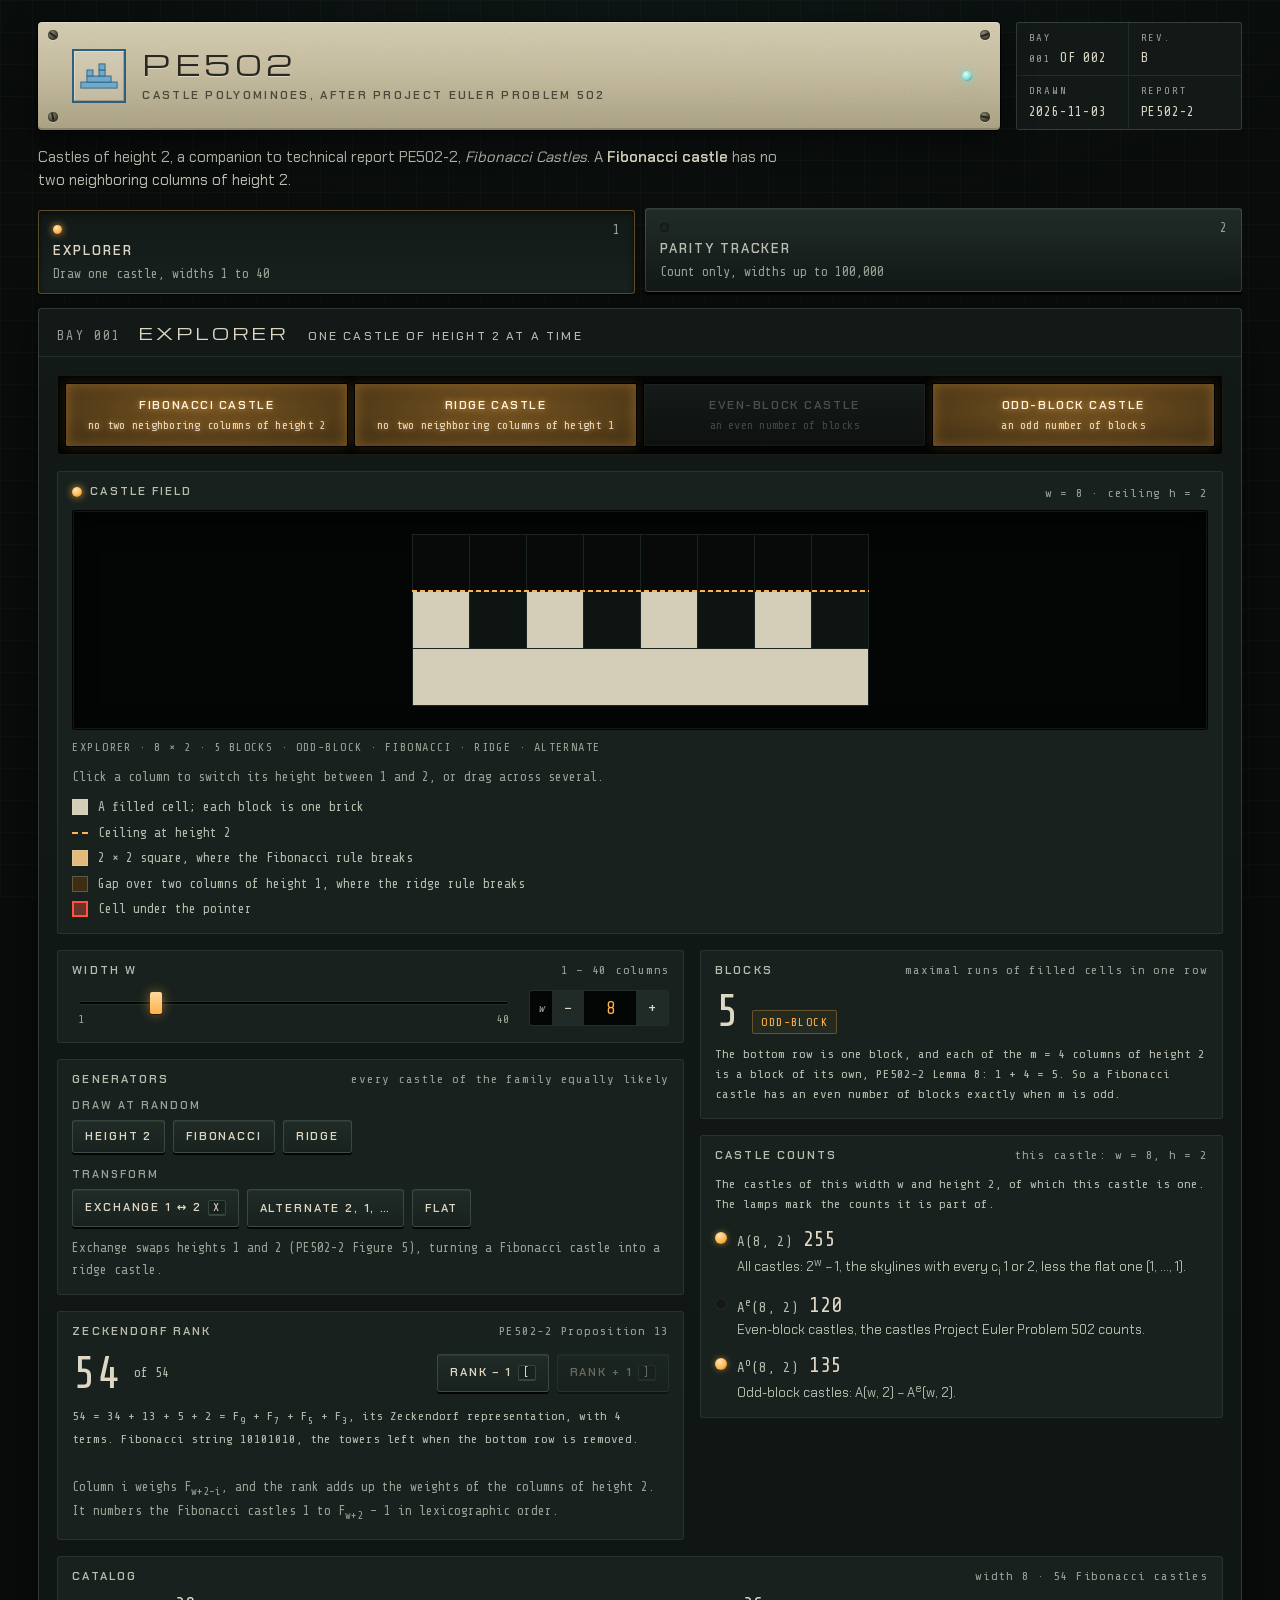
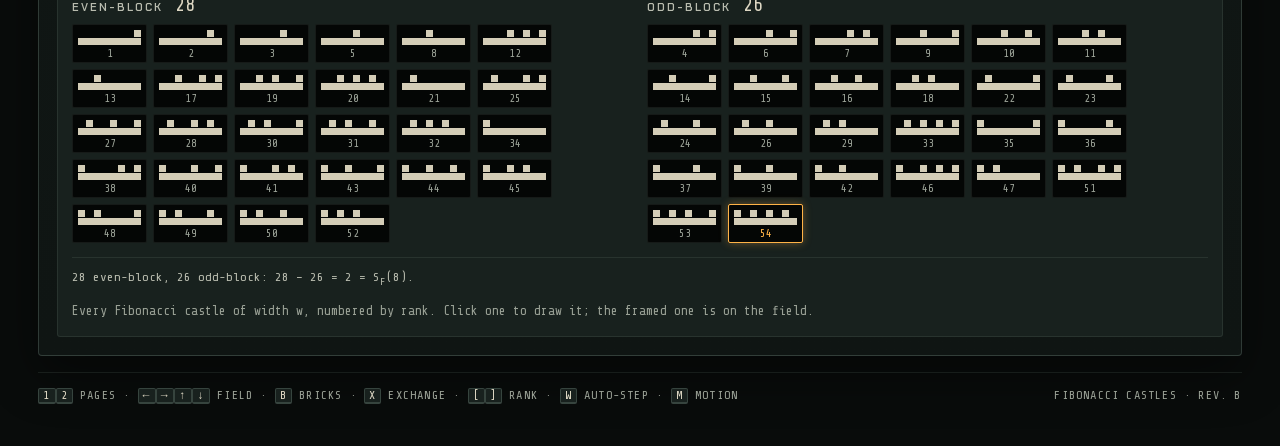
==== commit 4f7dd881: "Show PE502-2's counts whole and its catalog warning in amber The tracker's count wells grow to fit e" ====
--- a/2/index.html
+++ b/2/index.html
@@ -22,7 +22,7 @@
     <span class="led cyan idle" title="Master lamp"></span>
   </div>
   <div class="titleblock" aria-label="Title block">
-    <div><span>SHEET</span><b><span id="sheetNo">01</span> OF 02</b></div>
+    <div><span>BAY</span><b><span id="bayNo">001</span> OF 002</b></div>
     <div><span>REV.</span><b>B</b></div>
     <div><span>DRAWN</span><b>2026-11-03</b></div>
     <div><span>REPORT</span><b>PE502-2</b></div>
@@ -38,8 +38,10 @@
 
 <!-- ============ EXPLORER ============ -->
 <section class="bay" id="bay-explorer" role="tabpanel" aria-labelledby="tab-explorer">
-  <div class="bay-head"><span class="bay-no">SHEET 01</span><h2 class="bay-title">Explorer</h2><span class="bay-sub">One castle of height 2 at a time</span></div>
+  <div class="bay-head"><span class="bay-no">BAY 001</span><h2 class="bay-title">Explorer</h2><span class="bay-sub">One castle of height 2 at a time</span></div>
   <div class="bay-body">
+    <section class="ann" id="ann" aria-label="Annunciator"></section>
+
     <div class="mod">
       <div class="lab"><span class="name"><span class="led amber"></span>Castle field</span><span class="sub" id="x-fieldsub"></span></div>
       <div class="well field-well" id="x-wrap"><canvas id="field" tabindex="0" aria-label="Castle field. Click a column to switch its height between 1 and 2, or drag to paint. With the field focused, left and right arrows pick a column, up and down set its height, and space switches it."></canvas></div>
@@ -106,16 +108,13 @@
           <div class="theory" data-f="blocks-note"></div>
         </div>
         <div class="mod">
-          <div class="lab"><span>Families</span><span class="sub">PE502-2 Definitions 5 and 15</span></div>
-          <div class="rules">
-            <div class="rule-row"><i class="lampdot am" data-f="fib-lamp"></i><b>Fibonacci castle</b><span class="pill" data-f="fib-pill">—</span><span class="rdesc">No two neighboring columns both of height 2.</span><span class="rwhere" data-f="fib-where"></span></div>
-            <div class="rule-row"><i class="lampdot am" data-f="ridge-lamp"></i><b>Ridge castle</b><span class="pill" data-f="ridge-pill">—</span><span class="rdesc">No two neighboring columns both of height 1.</span><span class="rwhere" data-f="ridge-where"></span></div>
+          <div class="lab"><span>Castle counts</span><span class="sub" data-f="counts-sub"></span></div>
+          <div class="theory lead">The castles of this width w and height 2, of which this castle is one. The lamps mark the counts it is part of.</div>
+          <div class="counts">
+            <div class="count"><i class="lampdot am" data-f="all-lamp"></i><span class="cname">A(<span data-f="all-w"></span>, 2)</span><span class="num" data-f="all-num">—</span><span class="cdesc">All castles: 2<sup>w</sup> − 1, the skylines with every c<sub>i</sub> 1 or 2, less the flat one (1, …, 1).</span></div>
+            <div class="count"><i class="lampdot am" data-f="even-lamp"></i><span class="cname">A<sup>e</sup>(<span data-f="even-w"></span>, 2)</span><span class="num" data-f="even-num">—</span><span class="cdesc">Even-block castles, the castles Project Euler Problem 502 counts.</span></div>
+            <div class="count"><i class="lampdot am" data-f="odd-lamp"></i><span class="cname">A<sup>o</sup>(<span data-f="odd-w"></span>, 2)</span><span class="num" data-f="odd-num">—</span><span class="cdesc">Odd-block castles: A(w, 2) − A<sup>e</sup>(w, 2).</span></div>
           </div>
-        </div>
-        <div class="mod">
-          <div class="lab"><span>Castle counts</span><span class="sub" data-f="counts-sub"></span></div>
-          <div class="theory lead">A lamp marks each count this castle is part of.</div>
-          <div class="counts" id="x-counts"></div>
         </div>
       </div>
     </div>
@@ -123,14 +122,14 @@
     <div class="mod">
       <div class="lab"><span>Catalog</span><span class="sub" id="cat-sub"></span></div>
       <div class="catalog" id="catalog"></div>
-      <p class="legend">Every Fibonacci castle of width w, numbered by rank. Click one to draw it; the framed one is on the field.</p>
+      <p class="legend" id="cat-legend">Every Fibonacci castle of width w, numbered by rank. Click one to draw it; the framed one is on the field.</p>
     </div>
   </div>
 </section>
 
 <!-- ============ PARITY TRACKER ============ -->
 <section class="bay" id="bay-tracker" role="tabpanel" aria-labelledby="tab-tracker" hidden>
-  <div class="bay-head"><span class="bay-no">SHEET 02</span><h2 class="bay-title">Parity tracker</h2><span class="bay-sub">Fibonacci castles counted, never drawn</span></div>
+  <div class="bay-head"><span class="bay-no">BAY 002</span><h2 class="bay-title">Parity tracker</h2><span class="bay-sub">Fibonacci castles counted</span></div>
   <div class="bay-body">
     <div class="g2">
       <div class="col">
@@ -139,11 +138,11 @@
           <div class="dim-row">
             <div class="rail-wrap" id="tw-rail" role="slider" tabindex="0" aria-label="Width w" aria-valuemin="1" aria-valuemax="100000">
               <div class="rail"></div><div class="zones"></div><div class="ticks"></div><div class="thumb"></div>
-              <span class="endcap" style="left:0">1</span><span class="endcap" style="right:0">120</span>
+              <span class="endcap" style="left:0">1</span><span class="endcap" style="right:0">100k</span>
             </div>
             <div class="stepper"><span class="tag">w</span><button data-step="-1" aria-label="Decrease width">−</button><input id="tw-num" class="wide" type="number" min="1" max="100000" inputmode="numeric" aria-label="Width w" /><button data-step="1" aria-label="Increase width">+</button></div>
           </div>
-          <p class="legend">The slider covers 1 to 120, with a tick every 6 widths. Type any width up to 100,000 in the box.</p>
+          <p class="legend">The slider is logarithmic: each tick is 10 times the one before. Arrows step by 1, <kbd>PgUp</kbd> <kbd>PgDn</kbd> by 6.</p>
           <div class="ctl-row">
             <div class="ctl">
               <span class="klab">Jump</span>
@@ -158,9 +157,10 @@
 
         <div class="mod">
           <div class="lab"><span>Parity difference</span><span class="sub">S<sub>F</sub>(w) = A<sup>e</sup><sub>F</sub>(w) − A<sup>o</sup><sub>F</sub>(w)</span></div>
-          <div class="readrow"><span class="big" id="sf-big">—</span><span class="unit" id="sf-what"></span></div>
-          <div class="cycle" id="cycle"></div>
-          <p class="legend">How many more Fibonacci castles have an even number of blocks than an odd number. By Theorem 3 it repeats 1, 2, 2, 1, 0, 0 as w goes up, with period 6. The big number is the exact count; the highlighted box is the prediction.</p>
+          <div class="theory lead">How many more Fibonacci castles of width w have an even number of blocks than an odd number.</div>
+          <div class="hexwrap"><svg class="hex" id="hex" viewBox="0 0 320 320" role="img" aria-label="The period of S_F as a hexagon: one corner per leftover of w divided by 6, the corner of w lit"></svg></div>
+          <div class="hex-foot"><span class="pill" id="d-check">—</span></div>
+          <p class="legend">The corners run clockwise through the leftovers of w ÷ 6, from 0 at the top, each with the S<sub>F</sub> that PE502-2 Theorem 3 predicts. The amber light marks w; the center holds the exact S<sub>F</sub>(w).</p>
         </div>
       </div>
 
--- a/2/style.css
+++ b/2/style.css
@@ -111,6 +111,13 @@
 .btn:focus-visible, .stepper button:focus-visible, .seg button:focus-visible, .key:focus-visible,
 #field:focus-visible, .thumbc:focus-visible { outline: 2px solid var(--amber); outline-offset: 2px; }
 
+/* ---------- annunciator strip, as in ../1/, above the field ---------- */
+.ann { display: grid; grid-template-columns: repeat(4,minmax(0,1fr)); gap: 6px; padding: 8px; background: #030403; border-radius: 3px; box-shadow: inset 0 0 0 1px var(--hair); }
+@media (max-width: 760px) { .ann { grid-template-columns: repeat(2,minmax(0,1fr)); } }
+.tile { min-height: 64px; padding: 8px; display: flex; flex-direction: column; align-items: center; justify-content: center; text-align: center; gap: 4px; border-radius: 2px; background: linear-gradient(180deg, #151b19, #0d1110); border: 1px solid #000; box-shadow: inset 0 0 0 1px rgba(255,255,255,.035); color: #48514b; font: 600 12px/1.25 var(--ui); letter-spacing: .13em; text-transform: uppercase; }
+.tile small { font: 12px/1.35 var(--mono); letter-spacing: .02em; opacity: .85; text-transform: none; }
+.tile.am { background: radial-gradient(120% 120% at 50% 40%, rgba(255,179,71,.45), rgba(255,179,71,.12)); color: #fff4e2; text-shadow: 0 0 6px rgba(255,179,71,.8); box-shadow: inset 0 0 14px rgba(255,179,71,.35), 0 0 12px rgba(255,179,71,.16); }
+
 /* ---------- page keys, after ../index.html's bay keys ---------- */
 .keys { display: grid; grid-template-columns: repeat(2, minmax(0, 1fr)); gap: 10px; }
 .key { appearance: none; font: inherit; color: var(--dim); cursor: pointer; text-align: left;
@@ -202,24 +209,14 @@
 .count { display: grid; grid-template-columns: 12px auto minmax(0,1fr); gap: 3px 10px; align-items: baseline; }
 .count .lampdot { align-self: start; margin-top: 6px; }
 .count .cname { font: 14px var(--mono); color: var(--dim); white-space: nowrap; }
-.count .num { font: 21px/1.25 var(--mono); color: var(--ink); font-variant-numeric: tabular-nums; overflow-wrap: anywhere; min-width: 0; }
-.count .num.long { font-size: 13.5px; line-height: 1.5; }
+.count .num { font: 21px/1.25 var(--mono); color: var(--ink); font-variant-numeric: tabular-nums; min-width: 0; }
 .count .cdesc { grid-column: 2 / -1; font-size: 13px; line-height: 1.45; color: var(--dim); }
 .count.nolamp { grid-template-columns: auto minmax(0,1fr); }
 .count.nolamp .cdesc { grid-column: 1 / -1; }
-.count + .count.sep { margin-top: 2px; padding-top: 12px; border-top: 1px solid var(--hair); }
-/* whole numbers thousands of digits long scroll in a well */
-.numwell { grid-column: 1 / -1; max-height: calc(6 * 1.6em + 8px); overflow-y: auto; padding: 8px 10px 0; font: 13px/1.6 var(--mono); color: var(--ink); overflow-wrap: anywhere; scrollbar-width: thin; scrollbar-color: var(--hair-2) transparent; }
-.numwell.short { font-size: 21px; line-height: 1.3; padding-bottom: 8px; }
+/* whole numbers thousands of digits long wrap in a well that grows to fit every digit */
+.numwell { grid-column: 1 / -1; padding: 8px 10px; font: 13px/1.6 var(--mono); color: var(--ink); }
+.numwell.short { font-size: 21px; line-height: 1.3; }
 .digits { font: 12px var(--mono); color: var(--faint); white-space: nowrap; }
-
-/* family rules */
-.rules { display: flex; flex-direction: column; gap: 12px; }
-.rule-row { display: grid; grid-template-columns: 12px auto 1fr; gap: 4px 10px; align-items: center; }
-.rule-row b { font: 600 11px var(--ui); letter-spacing: .16em; text-transform: uppercase; color: var(--ink); }
-.rule-row .pill { justify-self: start; }
-.rule-row .rdesc, .rule-row .rwhere { grid-column: 2 / -1; font-size: 13px; line-height: 1.45; color: var(--dim); }
-.rule-row .rwhere { font: 12px/1.5 var(--mono); color: var(--faint); }
 
 /* rails: amber thumb, faint endcaps, zones and cyan ticks marked on the rail */
 .dim-row { display: grid; grid-template-columns: minmax(0,1fr) auto; gap: 14px; align-items: center; }
@@ -231,7 +228,6 @@
 .tick { position: absolute; top: 8px; width: 1px; height: 14px; margin-left: -.5px; background: var(--cyan); opacity: .75; pointer-events: none; }
 .tick b { position: absolute; top: 16px; left: 50%; transform: translateX(-50%); font: 400 11px var(--mono); color: var(--cyan); opacity: .9; }
 .thumb { position: absolute; top: 4px; width: 12px; height: 22px; margin-left: -6px; border-radius: 2px; background: linear-gradient(180deg, #ffd7a0, var(--amber)); box-shadow: 0 0 12px rgba(255,179,71,.5), 0 1px 0 #000; pointer-events: none; }
-.thumb.past { background: repeating-linear-gradient(180deg, #ffd7a0 0 3px, var(--amber) 3px 6px); }
 .endcap { position: absolute; top: 25px; font: 11.5px var(--mono); color: var(--faint); }
 .stepper { display: inline-flex; align-items: center; border: 1px solid var(--hair-2); border-radius: 3px; background: var(--well); overflow: hidden; }
 .stepper .tag { padding: 0 8px; font: 12px var(--mono); font-style: italic; color: var(--faint); }
@@ -262,7 +258,7 @@
 .thumbc span { font: 11px/1 var(--mono); color: var(--faint); }
 .thumbc.on { border-color: var(--amber); box-shadow: 0 0 8px rgba(255,179,71,.35); }
 .thumbc.on span { color: var(--amber); }
-.cat-none { grid-column: 1 / -1; padding: 18px; font: 13px/1.6 var(--mono); color: var(--dim); text-align: center; }
+.cat-none { grid-column: 1 / -1; padding: 18px; font: 13px/1.6 var(--mono); color: var(--amber); text-align: center; }
 .cat-check { grid-column: 1 / -1; display: flex; flex-wrap: wrap; align-items: center; gap: 8px 14px; padding-top: 10px; border-top: 1px solid var(--hair); font: 12.5px/1.5 var(--mono); color: var(--dim); }
 
 /* Zeckendorf rank: the buttons sit beside the number, so they never move */
@@ -270,14 +266,23 @@
 .rank-btns { margin-left: auto; }
 .rank-note { min-height: 4.8em; }
 
-/* the period: one box per residue of w mod 6, the current one lit */
-.cycle { display: grid; grid-template-columns: repeat(6, minmax(0, 1fr)); gap: 6px; margin-top: 14px; }
-.cyc { display: flex; flex-direction: column; align-items: center; gap: 4px; padding: 10px 4px 8px; background: var(--well); border: 1px solid var(--hair); border-radius: 3px; }
-.cyc-r { font: 12px var(--mono); color: var(--faint); white-space: nowrap; }
-.cyc-v { font: 28px/1 var(--mono); color: var(--cyan); }
-.cyc.on { border-color: var(--amber); box-shadow: 0 0 10px rgba(255,179,71,.3); }
-.cyc.on .cyc-r { color: var(--amber); }
-@media (max-width: 560px) { .cyc-r { font-size: 10.5px; } .cyc-v { font-size: 22px; } }
+/* the period as a hexagon: a corner per leftover of w ÷ 6, the exact S_F in the center */
+.hexwrap { display: flex; justify-content: center; margin-top: 12px; }
+.hex { display: block; width: 100%; max-width: 320px; height: auto; }
+.hex text { text-anchor: middle; dominant-baseline: central; font-family: var(--mono); }
+.hex .strip { fill: none; stroke: #070A09; stroke-width: 15; stroke-linejoin: round; }
+.hex .led { fill: #1d2421; transition: fill .35s; }
+.hex .led.on { fill: var(--amber); transition: none; }
+.hex .vglow { fill: rgba(255,179,71,.28); opacity: 0; }
+.hex .vglow.on { opacity: 1; }
+.hex .vled { fill: #1d2421; stroke: #000; stroke-width: 2; }
+.hex .vled.on { fill: var(--amber); }
+.hex .val { font-size: 26px; fill: var(--cyan); }
+.hex .cw { font-size: 20px; fill: var(--amber); }
+.hex .ceq { font-size: 14px; fill: var(--dim); }
+.hex .csf { font-size: 32px; fill: var(--ink); }
+.hex .csf .s { font-size: 18px; }
+.hex-foot { display: flex; justify-content: center; margin-top: 6px; }
 
 /* waveform */
 .cv-wave { display: block; width: 100%; height: 180px; }
